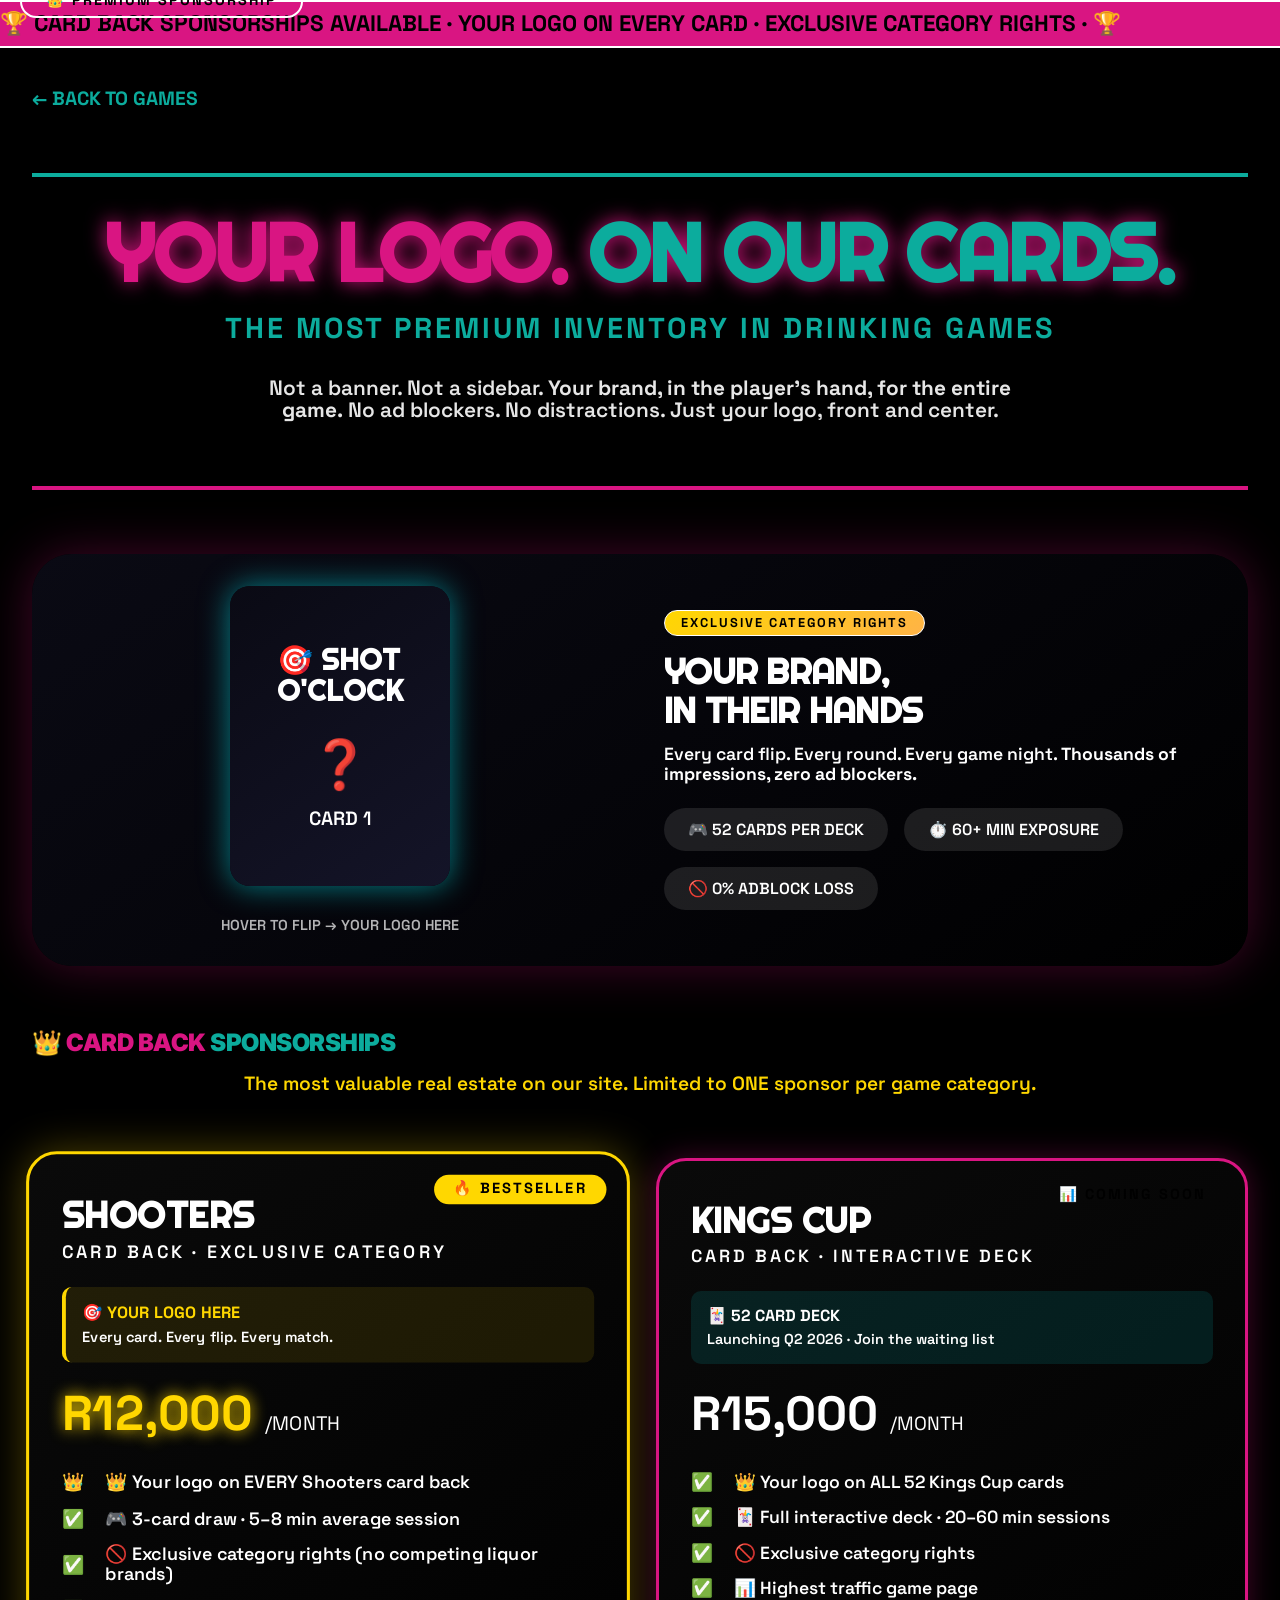
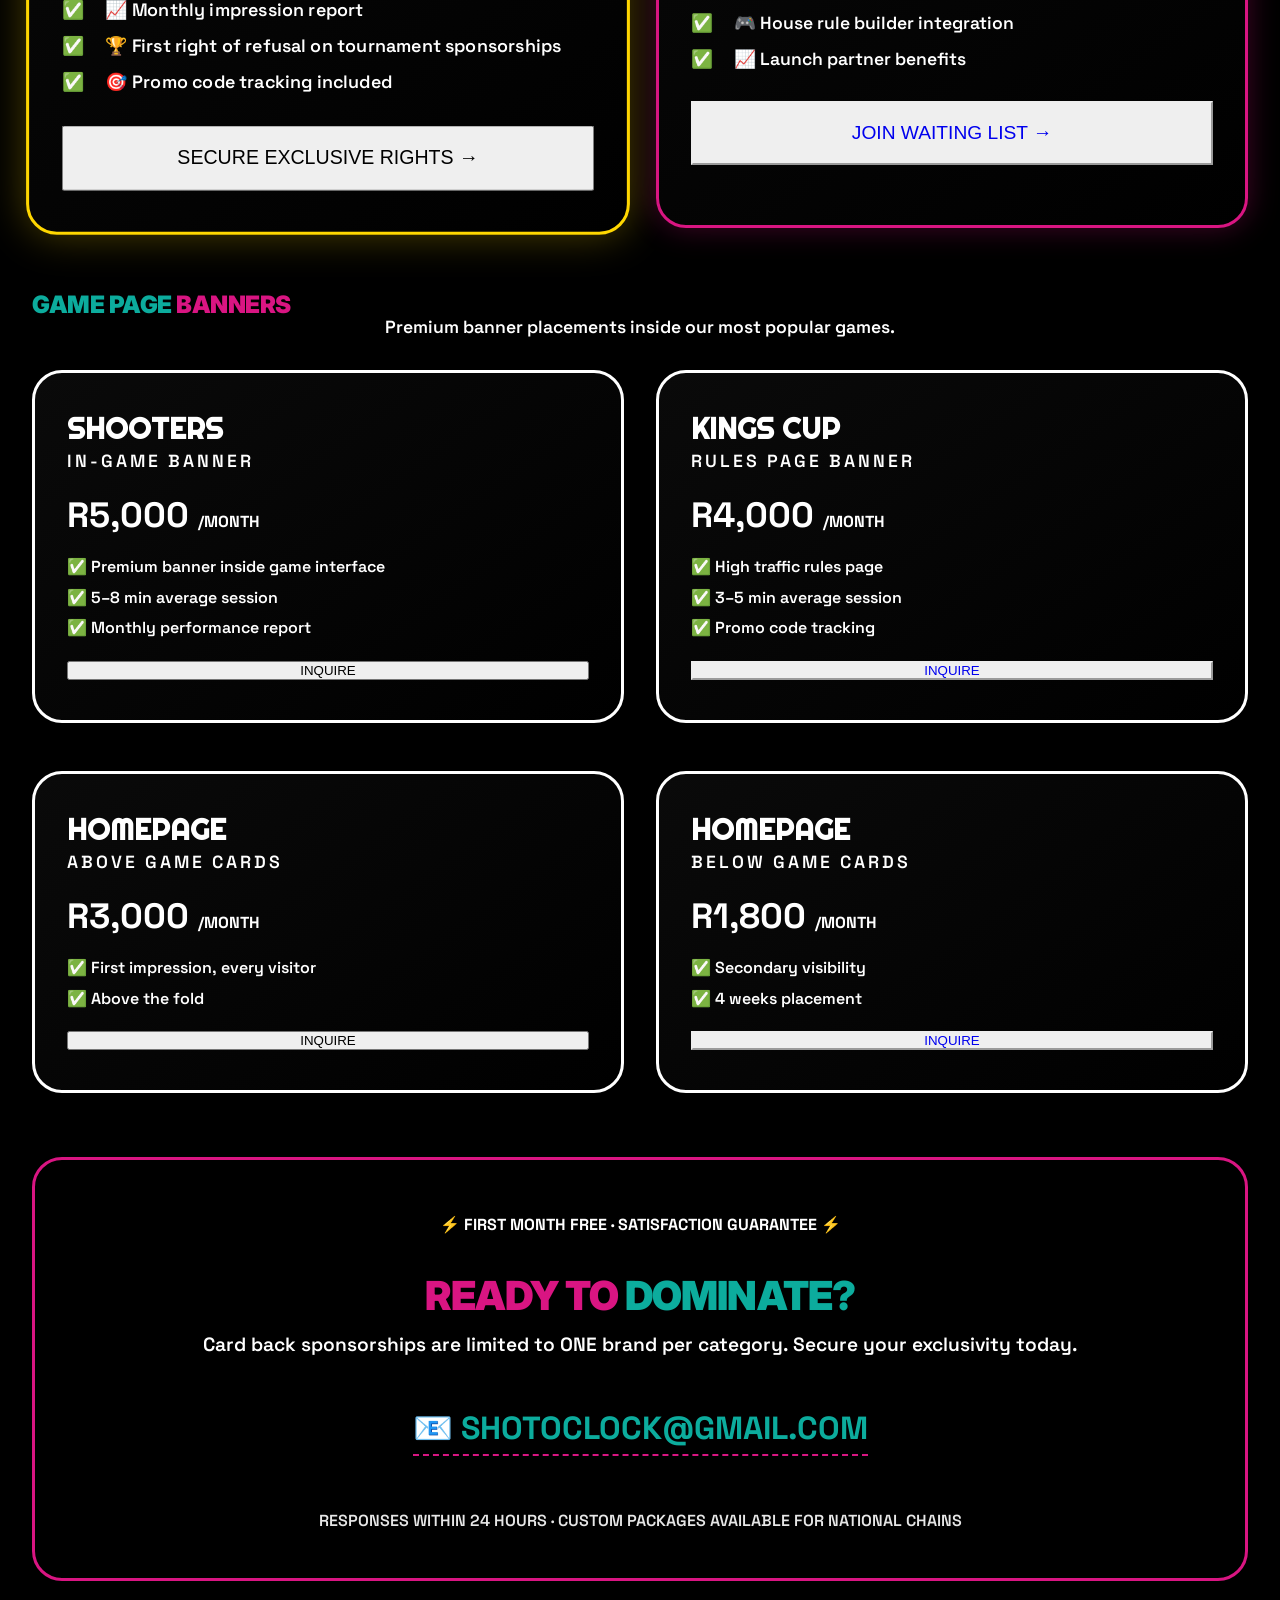
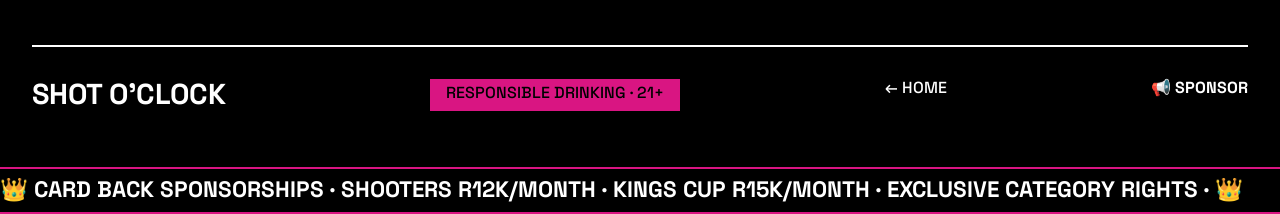
==== sponsor.html @ 94ce4282 "Adding sponsors page" ====
<!doctype html>
<html lang="en">
  <head>
    <meta charset="UTF-8" />
    <meta
      name="viewport"
      content="width=device-width, initial-scale=1.0, maximum-scale=1.0, user-scalable=yes"
    />
    <title>Sponsor SHOT CLOCK · Card Back Sponsorships</title>
    <!-- Google Fonts -->
    <link
      href="https://fonts.googleapis.com/css2?family=Inter:wght@700;800;900&family=Space+Grotesk:wght@500;600;700&family=Righteous&display=swap"
      rel="stylesheet"
    />
    <!-- Link to your existing styles.css -->
    <link rel="stylesheet" href="styles.css" />
    <style>
      /* ---------- SPONSOR PAGE SPECIFIC STYLES ---------- */
      .sponsor-hero {
        text-align: center;
        margin: 4rem 0 2rem;
        padding: 2rem;
        border-bottom: 4px solid var(--neon-pink, #d91582);
        border-top: 4px solid var(--neon-blue, #0cac9d);
      }

      .sponsor-hero h1 {
        font-family: "Righteous", "Inter", sans-serif;
        font-size: clamp(3rem, 10vw, 5rem);
        margin-bottom: 1rem;
        text-shadow: 0 0 20px var(--neon-pink, #d91582);
      }

      .sponsor-tagline {
        font-size: 1.8rem;
        color: var(--neon-blue, #0cac9d);
        font-weight: 700;
        text-transform: uppercase;
        letter-spacing: 3px;
      }

      .badge-premium {
        background: linear-gradient(145deg, #ffd700, #ffb347);
        color: black;
        padding: 0.3rem 1rem;
        border-radius: 50px;
        font-weight: 900;
        font-size: 0.8rem;
        letter-spacing: 2px;
        display: inline-block;
        border: 1px solid white;
      }

      /* ---------- CARD BACK SPONSORSHIP HIGHLIGHT ---------- */
      .card-back-showcase {
        display: grid;
        grid-template-columns: 1fr 1fr;
        gap: 3rem;
        margin: 4rem 0;
        padding: 2rem;
        background: linear-gradient(145deg, #0a0a14, #000);
        border: 3px solid var(--neon-pink);
        border-radius: 40px;
        box-shadow: 0 0 50px rgba(217, 21, 130, 0.3);
      }

      .card-mockup {
        display: flex;
        flex-direction: column;
        align-items: center;
        justify-content: center;
      }

      .card-sample {
        width: 220px;
        height: 300px;
        perspective: 2000px;
      }

      .card-sample-inner {
        position: relative;
        width: 100%;
        height: 100%;
        transition: transform 0.8s;
        transform-style: preserve-3d;
        box-shadow: 0 0 30px rgba(0, 247, 255, 0.5);
        border-radius: 20px;
      }

      .card-sample:hover .card-sample-inner {
        transform: rotateY(180deg);
      }

      .card-sample-front,
      .card-sample-back {
        position: absolute;
        width: 100%;
        height: 100%;
        backface-visibility: hidden;
        border-radius: 20px;
        display: flex;
        flex-direction: column;
        justify-content: center;
        align-items: center;
        padding: 20px;
        box-sizing: border-box;
      }

      .card-sample-front {
        background: linear-gradient(145deg, #0a0a14, #141428);
        border: 3px solid var(--neon-blue);
        color: white;
      }

      .card-sample-back {
        background: linear-gradient(145deg, #1a0a1a, #1a0a14);
        border: 3px solid var(--neon-pink);
        transform: rotateY(180deg);
        color: white;
      }

      .sample-logo {
        font-family: "Righteous", sans-serif;
        font-size: 1.8rem;
        margin-bottom: 1rem;
        color: white;
        text-shadow: 0 0 10px var(--neon-blue);
      }

      .sample-sponsor {
        font-family: "Righteous", sans-serif;
        font-size: 1.6rem;
        margin-bottom: 0.5rem;
        color: var(--neon-pink);
        text-shadow: 0 0 15px var(--neon-pink);
      }

      .card-back-tag {
        position: absolute;
        top: -15px;
        left: 20px;
        background: var(--neon-green);
        color: black;
        padding: 0.4rem 1.5rem;
        border-radius: 50px;
        font-weight: 900;
        font-size: 0.9rem;
        letter-spacing: 2px;
        z-index: 10;
        border: 2px solid white;
      }

      .inventory-grid {
        display: grid;
        grid-template-columns: repeat(2, 1fr);
        gap: 2rem;
        margin: 4rem 0;
      }

      .inventory-card {
        background: linear-gradient(145deg, #0a0a0a, #000);
        border: 3px solid;
        border-radius: 30px;
        padding: 2.5rem 2rem;
        position: relative;
        overflow: hidden;
        transition: all 0.3s ease;
      }

      .inventory-card:hover {
        transform: translateY(-10px);
        box-shadow: 0 0 40px rgba(217, 21, 130, 0.4);
      }

      .inventory-card.premium {
        border-color: var(--neon-pink, #d91582);
        box-shadow: 0 0 30px rgba(217, 21, 130, 0.3);
      }

      .inventory-card.featured {
        border-color: gold;
        box-shadow: 0 0 40px rgba(255, 215, 0, 0.3);
        transform: scale(1.02);
      }

      .inventory-badge {
        position: absolute;
        top: 20px;
        right: 20px;
        background: var(--neon-pink);
        color: black;
        padding: 0.4rem 1.2rem;
        border-radius: 50px;
        font-weight: 900;
        font-size: 0.9rem;
        letter-spacing: 2px;
      }

      .inventory-badge.gold {
        background: gold;
        color: black;
      }

      .inventory-title {
        font-size: 2.2rem;
        font-weight: 900;
        margin-bottom: 0.5rem;
        font-family: "Righteous", sans-serif;
      }

      .inventory-page {
        font-size: 1.1rem;
        color: var(--neon-blue);
        text-transform: uppercase;
        letter-spacing: 3px;
        margin-bottom: 1.5rem;
      }

      .inventory-price {
        font-size: 3rem;
        font-weight: 900;
        color: var(--neon-pink);
        text-shadow: 0 0 15px var(--neon-pink);
        margin: 1.5rem 0 0.5rem;
      }

      .inventory-price.gold {
        color: gold;
        text-shadow: 0 0 15px gold;
      }

      .inventory-price small {
        font-size: 1.2rem;
        color: white;
        text-shadow: none;
        font-weight: 400;
      }

      .inventory-features {
        list-style: none;
        padding: 0;
        margin: 2rem 0;
      }

      .inventory-features li {
        margin: 1rem 0;
        display: flex;
        align-items: center;
        gap: 0.8rem;
        font-size: 1.1rem;
        text-transform: none;
      }

      .inventory-features li::before {
        content: "✅";
        margin-right: 0.5rem;
      }

      .inventory-features li.premium::before {
        content: "👑";
      }

      .exclusive-badge {
        display: inline-block;
        background: rgba(255, 215, 0, 0.2);
        border: 1px solid gold;
        color: gold;
        padding: 0.2rem 1rem;
        border-radius: 50px;
        font-size: 0.8rem;
        font-weight: 800;
        margin-left: 0.5rem;
      }

      .contact-section {
        background: rgba(0, 0, 0, 0.3);
        border: 3px solid var(--neon-pink, #d91582);
        border-radius: 30px;
        padding: 3rem;
        margin: 4rem 0;
        text-align: center;
        backdrop-filter: blur(10px);
      }

      .contact-email {
        font-size: 2rem;
        font-weight: 800;
        color: var(--neon-blue, #0cac9d);
        text-decoration: none;
        border-bottom: 2px dashed var(--neon-pink, #d91582);
        padding-bottom: 0.5rem;
        margin: 1.5rem 0;
        display: inline-block;
      }

      @media (max-width: 900px) {
        .card-back-showcase,
        .inventory-grid {
          grid-template-columns: 1fr;
        }

        .card-sample {
          width: 180px;
          height: 250px;
        }

        .inventory-card.featured {
          transform: scale(1);
        }
      }
    </style>
  </head>
  <body>
    <!-- MARQUEE TOP -->
    <div class="marquee">
      <span
        >🏆 CARD BACK SPONSORSHIPS AVAILABLE · YOUR LOGO ON EVERY CARD ·
        EXCLUSIVE CATEGORY RIGHTS · 🏆</span
      >
    </div>

    <div class="container">
      <!-- NAVIGATION BACK TO HOME -->
      <div style="margin: 1rem 0">
        <a
          href="index.html"
          style="
            color: var(--neon-blue, #0cac9d);
            text-decoration: none;
            font-size: 1.2rem;
            font-weight: 700;
          "
          >← BACK TO GAMES</a
        >
      </div>

      <!-- HERO SECTION -->
      <div class="sponsor-hero">
        <h1>
          <span class="accent-pink">YOUR LOGO.</span>
          <span class="accent-teal">ON OUR CARDS.</span>
        </h1>
        <div class="sponsor-tagline">
          THE MOST PREMIUM INVENTORY IN DRINKING GAMES
        </div>
        <p
          style="
            font-size: 1.3rem;
            text-transform: none;
            max-width: 800px;
            margin: 2rem auto;
            color: rgba(255, 255, 255, 0.9);
          "
        >
          Not a banner. Not a sidebar.
          <strong
            >Your brand, in the player's hand, for the entire game.</strong
          >
          No ad blockers. No distractions. Just your logo, front and center.
        </p>
      </div>

      <!-- CARD BACK SHOWCASE - INTERACTIVE MOCKUP -->
      <div class="card-back-showcase">
        <div class="card-mockup">
          <span class="card-back-tag">👑 PREMIUM SPONSORSHIP</span>
          <div class="card-sample">
            <div class="card-sample-inner">
              <!-- FRONT: Your Brand -->
              <div class="card-sample-front">
                <div class="sample-logo">🎯 SHOT<br />O'CLOCK</div>
                <div style="font-size: 3rem; margin: 1rem 0">❓</div>
                <div style="font-size: 1.2rem; color: var(--neon-blue)">
                  CARD 1
                </div>
              </div>
              <!-- BACK: Sponsor Logo -->
              <div class="card-sample-back">
                <div style="font-size: 2.5rem; margin-bottom: 0.5rem">🍻</div>
                <div class="sample-sponsor">YOUR-LOGO</div>
                <div
                  style="
                    font-size: 1rem;
                    color: var(--neon-blue);
                    margin: 0.5rem 0;
                  "
                >
                  LIQUOR
                </div>
                <div
                  style="
                    font-size: 0.8rem;
                    margin-top: 1rem;
                    color: rgba(255, 255, 255, 0.7);
                  "
                >
                  Official Partner
                </div>
              </div>
            </div>
          </div>
          <p
            style="
              margin-top: 2rem;
              font-size: 0.9rem;
              color: rgba(255, 255, 255, 0.7);
            "
          >
            Hover to flip → Your logo here
          </p>
        </div>
        <div
          style="display: flex; flex-direction: column; justify-content: center"
        >
          <span
            class="badge-premium"
            style="margin-bottom: 1rem; width: fit-content"
            >EXCLUSIVE CATEGORY RIGHTS</span
          >
          <h3
            style="
              font-size: 2.2rem;
              margin-bottom: 1rem;
              font-family: &quot;Righteous&quot;;
            "
          >
            YOUR BRAND,<br />IN THEIR HANDS
          </h3>
          <p
            style="
              font-size: 1.1rem;
              text-transform: none;
              margin-bottom: 1.5rem;
            "
          >
            Every card flip. Every round. Every game night.
            <strong>Thousands of impressions, zero ad blockers.</strong>
          </p>
          <div style="display: flex; gap: 1rem; flex-wrap: wrap">
            <div
              style="
                background: rgba(255, 255, 255, 0.1);
                padding: 0.8rem 1.5rem;
                border-radius: 50px;
              "
            >
              🎮 52 cards per deck
            </div>
            <div
              style="
                background: rgba(255, 255, 255, 0.1);
                padding: 0.8rem 1.5rem;
                border-radius: 50px;
              "
            >
              ⏱️ 60+ min exposure
            </div>
            <div
              style="
                background: rgba(255, 255, 255, 0.1);
                padding: 0.8rem 1.5rem;
                border-radius: 50px;
              "
            >
              🚫 0% adblock loss
            </div>
          </div>
        </div>
      </div>

      <!-- CARD BACK SPONSORSHIP TIERS - PREMIUM INVENTORY -->
      <h2 class="section-title" style="margin-bottom: 1rem">
        <span class="accent-pink">👑 CARD BACK</span>
        <span class="accent-teal">SPONSORSHIPS</span>
      </h2>
      <p
        style="
          text-align: center;
          font-size: 1.2rem;
          text-transform: none;
          margin-bottom: 3rem;
          color: gold;
        "
      >
        The most valuable real estate on our site. Limited to ONE sponsor per
        game category.
      </p>

      <div class="inventory-grid">
        <!-- SHOOTERS - CARD BACK SPONSORSHIP -->
        <div class="inventory-card premium featured">
          <div class="inventory-badge gold">🔥 BESTSELLER</div>
          <div class="inventory-title">SHOOTERS</div>
          <div class="inventory-page">CARD BACK · EXCLUSIVE CATEGORY</div>

          <div
            style="
              background: rgba(255, 215, 0, 0.1);
              border-left: 4px solid gold;
              padding: 1rem;
              margin: 1.5rem 0;
              border-radius: 10px;
            "
          >
            <span style="color: gold; font-weight: 800">🎯 YOUR LOGO HERE</span>
            <p
              style="
                text-transform: none;
                margin-top: 0.5rem;
                font-size: 0.9rem;
              "
            >
              Every card. Every flip. Every match.
            </p>
          </div>

          <div class="inventory-price gold">R12,000 <small>/month</small></div>

          <ul class="inventory-features">
            <li class="premium">👑 Your logo on EVERY Shooters card back</li>
            <li>🎮 3-card draw · 5–8 min average session</li>
            <li>🚫 Exclusive category rights (no competing liquor brands)</li>
            <li>📈 Monthly impression report</li>
            <li>🏆 First right of refusal on tournament sponsorships</li>
            <li>🎯 Promo code tracking included</li>
          </ul>

          <a href="#contact" style="text-decoration: none">
            <button
              class="neon-btn pink"
              style="width: 100%; padding: 1.2rem; font-size: 1.2rem"
            >
              SECURE EXCLUSIVE RIGHTS →
            </button>
          </a>
        </div>

        <!-- KINGS CUP - CARD BACK SPONSORSHIP (COMING SOON) -->
        <div class="inventory-card premium">
          <div class="inventory-badge" style="background: var(--neon-blue)">
            📊 COMING SOON
          </div>
          <div class="inventory-title">KINGS CUP</div>
          <div class="inventory-page">CARD BACK · INTERACTIVE DECK</div>

          <div
            style="
              background: rgba(0, 247, 255, 0.1);
              border-left: 4px solid var(--neon-blue);
              padding: 1rem;
              margin: 1.5rem 0;
              border-radius: 10px;
            "
          >
            <span style="color: var(--neon-blue); font-weight: 800"
              >🃏 52 CARD DECK</span
            >
            <p
              style="
                text-transform: none;
                margin-top: 0.5rem;
                font-size: 0.9rem;
              "
            >
              Launching Q2 2026 · Join the waiting list
            </p>
          </div>

          <div
            class="inventory-price"
            style="
              color: var(--neon-blue);
              text-shadow: 0 0 15px var(--neon-blue);
            "
          >
            R15,000 <small>/month</small>
          </div>

          <ul class="inventory-features">
            <li>👑 Your logo on ALL 52 Kings Cup cards</li>
            <li>🃏 Full interactive deck · 20–60 min sessions</li>
            <li>🚫 Exclusive category rights</li>
            <li>📊 Highest traffic game page</li>
            <li>🎮 House rule builder integration</li>
            <li>📈 Launch partner benefits</li>
          </ul>

          <a href="#contact" style="text-decoration: none">
            <button
              class="neon-btn"
              style="
                width: 100%;
                padding: 1.2rem;
                font-size: 1.2rem;
                border-color: var(--neon-blue);
                color: var(--neon-blue);
              "
            >
              JOIN WAITING LIST →
            </button>
          </a>
        </div>
      </div>

      <!-- GAME PAGE BANNER INVENTORY -->
      <h2 class="section-title" style="margin-top: 2rem">
        <span class="accent-teal">GAME PAGE</span>
        <span class="accent-pink">BANNERS</span>
      </h2>
      <p
        style="
          text-align: center;
          font-size: 1.1rem;
          text-transform: none;
          margin-bottom: 2rem;
        "
      >
        Premium banner placements inside our most popular games.
      </p>

      <div
        style="
          display: grid;
          grid-template-columns: repeat(2, 1fr);
          gap: 2rem;
          margin-bottom: 3rem;
        "
      >
        <!-- SHOOTERS BANNER -->
        <div class="inventory-card" style="border-color: var(--neon-pink)">
          <div class="inventory-title" style="font-size: 1.8rem">SHOOTERS</div>
          <div class="inventory-page">IN-GAME BANNER</div>
          <div
            style="
              font-size: 2.2rem;
              font-weight: 900;
              color: var(--neon-pink);
              margin: 1rem 0;
            "
          >
            R5,000 <small style="font-size: 1rem">/month</small>
          </div>
          <ul
            style="
              list-style: none;
              padding: 0;
              margin: 1.5rem 0;
              text-transform: none;
            "
          >
            <li style="margin: 0.8rem 0">
              ✅ Premium banner inside game interface
            </li>
            <li style="margin: 0.8rem 0">✅ 5–8 min average session</li>
            <li style="margin: 0.8rem 0">✅ Monthly performance report</li>
          </ul>
          <a href="#contact" style="text-decoration: none">
            <button class="neon-btn pink" style="width: 100%">INQUIRE</button>
          </a>
        </div>

        <!-- KINGS CUP BANNER -->
        <div class="inventory-card" style="border-color: var(--neon-blue)">
          <div class="inventory-title" style="font-size: 1.8rem">KINGS CUP</div>
          <div class="inventory-page">RULES PAGE BANNER</div>
          <div
            style="
              font-size: 2.2rem;
              font-weight: 900;
              color: var(--neon-blue);
              margin: 1rem 0;
            "
          >
            R4,000 <small style="font-size: 1rem">/month</small>
          </div>
          <ul
            style="
              list-style: none;
              padding: 0;
              margin: 1.5rem 0;
              text-transform: none;
            "
          >
            <li style="margin: 0.8rem 0">✅ High traffic rules page</li>
            <li style="margin: 0.8rem 0">✅ 3–5 min average session</li>
            <li style="margin: 0.8rem 0">✅ Promo code tracking</li>
          </ul>
          <a href="#contact" style="text-decoration: none">
            <button
              class="neon-btn"
              style="
                width: 100%;
                border-color: var(--neon-blue);
                color: var(--neon-blue);
              "
            >
              INQUIRE
            </button>
          </a>
        </div>
      </div>

      <!-- HOMEPAGE BANNERS -->
      <div
        style="
          display: grid;
          grid-template-columns: repeat(2, 1fr);
          gap: 2rem;
          margin-bottom: 4rem;
        "
      >
        <div class="inventory-card" style="border-color: var(--neon-pink)">
          <div class="inventory-title" style="font-size: 1.8rem">HOMEPAGE</div>
          <div class="inventory-page">ABOVE GAME CARDS</div>
          <div
            style="
              font-size: 2.2rem;
              font-weight: 900;
              color: var(--neon-pink);
              margin: 1rem 0;
            "
          >
            R3,000 <small style="font-size: 1rem">/month</small>
          </div>
          <ul
            style="
              list-style: none;
              padding: 0;
              margin: 1.5rem 0;
              text-transform: none;
            "
          >
            <li style="margin: 0.8rem 0">✅ First impression, every visitor</li>
            <li style="margin: 0.8rem 0">✅ Above the fold</li>
          </ul>
          <a href="#contact" style="text-decoration: none">
            <button class="neon-btn pink" style="width: 100%">INQUIRE</button>
          </a>
        </div>

        <div class="inventory-card" style="border-color: var(--neon-blue)">
          <div class="inventory-title" style="font-size: 1.8rem">HOMEPAGE</div>
          <div class="inventory-page">BELOW GAME CARDS</div>
          <div
            style="
              font-size: 2.2rem;
              font-weight: 900;
              color: var(--neon-blue);
              margin: 1rem 0;
            "
          >
            R1,800 <small style="font-size: 1rem">/month</small>
          </div>
          <ul
            style="
              list-style: none;
              padding: 0;
              margin: 1.5rem 0;
              text-transform: none;
            "
          >
            <li style="margin: 0.8rem 0">✅ Secondary visibility</li>
            <li style="margin: 0.8rem 0">✅ 4 weeks placement</li>
          </ul>
          <a href="#contact" style="text-decoration: none">
            <button
              class="neon-btn"
              style="
                width: 100%;
                border-color: var(--neon-blue);
                color: var(--neon-blue);
              "
            >
              INQUIRE
            </button>
          </a>
        </div>
      </div>

      <!-- GUARANTEE + CONTACT -->
      <div id="contact" class="contact-section">
        <div
          style="
            display: inline-block;
            border: 2px solid var(--neon-green);
            border-radius: 50px;
            padding: 0.5rem 2rem;
            margin-bottom: 2rem;
          "
        >
          <span style="color: var(--neon-green); font-weight: 800"
            >⚡ FIRST MONTH FREE · SATISFACTION GUARANTEE ⚡</span
          >
        </div>

        <h2 style="font-size: 2.5rem; margin-bottom: 1rem">
          <span class="accent-pink">READY TO</span>
          <span class="accent-teal">DOMINATE?</span>
        </h2>
        <p style="font-size: 1.2rem; text-transform: none; margin-bottom: 2rem">
          Card back sponsorships are limited to ONE brand per category. Secure
          your exclusivity today.
        </p>

        <a href="mailto:shotoclock@gmail.com" class="contact-email">
          📧 shotoclock@gmail.com
        </a>

        <p style="margin-top: 2rem; font-size: 1rem; opacity: 0.9">
          Responses within 24 hours · Custom packages available for national
          chains
        </p>
      </div>

      <!-- FOOTER -->
      <div class="footer">
        <span class="footer-logo">SHOT O'CLOCK</span>
        <span class="footer-responsibility">RESPONSIBLE DRINKING · 21+</span>
        <a
          href="index.html"
          style="color: white; text-decoration: none; font-weight: 500"
          >← HOME</a
        >
        <a
          href="sponsor.html"
          style="
            color: var(--neon-pink);
            text-decoration: none;
            font-weight: 700;
          "
          >📢 SPONSOR</a
        >
      </div>
    </div>

    <!-- BOTTOM MARQUEE -->
    <div class="marquee marquee-bottom">
      <span
        >👑 CARD BACK SPONSORSHIPS · SHOOTERS R12K/MONTH · KINGS CUP R15K/MONTH
        · EXCLUSIVE CATEGORY RIGHTS · 👑</span
      >
    </div>
  </body>
</html>
---- styles.css ----
/* ---------- GLOBAL RESET & TOKENS ---------- */
* {
  margin: 0;
  padding: 0;
  box-sizing: border-box;
}

body {
  background-color: #000;
  color: #fff;
  font-family: "Space Grotesk", "Inter", sans-serif;
  font-weight: 600;
  line-height: 1.1;
  text-transform: uppercase;
}

h1,
h2,
h3,
.giant-text {
  font-family: "Inter", sans-serif;
  font-weight: 900;
  letter-spacing: -0.02em;
  text-transform: uppercase;
}

.container {
  max-width: 1440px;
  margin: 0 auto;
  padding: 1.5rem 2rem;
}

/* ---------- COLOR ACCENTS ---------- */
.accent-pink {
  color: #d91582;
}

.accent-teal {
  color: #0cac9d;
}

.bg-pink {
  background-color: #d91582;
  color: #000;
}

.bg-teal {
  background-color: #0cac9d;
  color: #000;
}

.highlight-teal {
  background: #0cac9d;
  color: #000;
  padding: 0 0.4rem;
}

/* ---------- MARQUEE / TICKER ---------- */
.marquee {
  background: #d91582;
  color: #000;
  padding: 0.6rem 0;
  overflow: hidden;
  white-space: nowrap;
  font-weight: 800;
  font-size: 1.4rem;
  border-top: 2px solid #fff;
  border-bottom: 2px solid #fff;
}

.marquee span {
  display: inline-block;
  padding-left: 0;
  animation: scroll 20s linear infinite;
}

.marquee-teal {
  background: #0cac9d;
  color: #000;
  margin: 2rem 0;
}

.marquee-white {
  background: #fff;
  color: #000;
  margin: 3rem 0 1rem;
}

.marquee-bottom {
  background: #000;
  color: #fff;
  border-color: #d91582;
  border-width: 2px 0;
}

.marquee-bottom span {
  color: #fff;
}

@keyframes scroll {
  0% {
    transform: translateX(0);
  }
  100% {
    transform: translateX(-50%);
  }
}

/* ---------- HERO SECTION ---------- */
.drag-area {
  margin: 1.5rem 0 2rem 0;
  border-bottom: 4px solid #fff;
  padding-bottom: 1rem;
}

.drag-text {
  font-family: "Righteous", "Inter", sans-serif;
  font-size: clamp(6rem, 25vw, 14rem);
  font-weight: 900;
  line-height: 0.85;
  color: #fff;
  margin-bottom: 0.5rem;
  word-break: break-word;
}

.sub-drag {
  font-size: 1.8rem;
  font-weight: 700;
  display: flex;
  justify-content: space-between;
  align-items: center;
  flex-wrap: wrap;
}

.age-badge {
  background: #d91582;
  padding: 0.5rem 1.2rem;
  color: #000;
}

/* ---------- TAGLINE SECTION ---------- */
.tagline-wrapper {
  display: flex;
  justify-content: space-between;
  align-items: flex-end;
  border-bottom: 2px solid #fff;
  padding-bottom: 1.5rem;
  margin-bottom: 1.5rem;
  flex-wrap: wrap;
}

.tagline {
  font-size: 2.8rem;
  max-width: 70%;
  font-weight: 800;
}

.party-arrow {
  font-size: 1.8rem;
  font-weight: 700;
}

.intro-text {
  font-size: 1.6rem;
  font-weight: 500;
  text-transform: none;
  margin-bottom: 3rem;
  max-width: 80%;
  line-height: 1.3;
}

/* ---------- BADGES ---------- */
.badge-container {
  display: flex;
  gap: 1rem;
  margin-bottom: 3rem;
  flex-wrap: wrap;
}

.badge {
  display: inline-block;
  background: #fff;
  color: #000;
  padding: 0.2rem 1rem;
  border-radius: 40px;
  font-weight: 700;
  font-size: 0.9rem;
  margin-right: 0.5rem;
  margin-bottom: 0.5rem;
}

.badge-pink {
  background: #d91582;
  color: #000;
}

.badge-teal {
  background: #0cac9d;
  color: #000;
}

/* ---------- GRID & CARDS ---------- */
.grid-2 {
  display: grid;
  grid-template-columns: 1fr 1fr;
  gap: 1.8rem;
  margin: 3rem 0;
}

.card {
  border: 3px solid #fff;
  padding: 1.8rem 1.5rem;
  background: #000;
  display: flex;
  flex-direction: column;
  height: 100%;
}

.card-link {
  text-decoration: none;
  color: inherit;
  display: block;
  transition: transform 0.2s ease;
}

.card-link:hover {
  transform: translateY(-5px);
}

.shooters-card {
  border-color: #0cac9d;
  background: linear-gradient(145deg, #0a0a0a, #000);
}

.card-title {
  font-size: 3rem;
  line-height: 0.9;
  margin-bottom: 1rem;
}

.card-meta {
  font-size: 1rem;
  opacity: 0.8;
  text-transform: uppercase;
  letter-spacing: 2px;
  margin-bottom: 1rem;
}

.card-description {
  font-size: 1.2rem;
  text-transform: none;
  margin-top: 1rem;
  margin-bottom: 1.5rem;
  flex-grow: 1;
}

.card-footer {
  display: flex;
  justify-content: space-between;
  align-items: center;
  margin-top: 1rem;
}

.view-link {
  font-weight: 800;
  font-size: 1.5rem;
  color: #d91582;
}

.play-now {
  font-weight: 800;
  font-size: 1.5rem;
  color: #0cac9d;
}

.house-badge {
  background: #d91582;
  color: #000;
  padding: 0.4rem 1rem;
  font-weight: 800;
}

.small-head {
  font-size: 1.2rem;
  color: #d91582;
  letter-spacing: 2px;
  margin-bottom: 0.5rem;
  display: block;
}

/* ---------- FOOTER ---------- */
.footer {
  display: flex;
  justify-content: space-between;
  padding: 2rem 0;
  border-top: 2px solid #fff;
  margin-top: 1rem;
  flex-wrap: wrap;
}

.footer-logo {
  font-weight: 800;
  font-size: 1.8rem;
}

.footer-responsibility {
  font-weight: 500;
  background: #d91582;
  color: #000;
  padding: 0.3rem 1rem;
}

.footer-copyright {
  font-weight: 500;
}

/* ---------- RESPONSIVE ---------- */
@media (max-width: 900px) {
  .grid-2 {
    grid-template-columns: 1fr;
  }

  .container {
    padding: 1rem;
  }

  .drag-text {
    font-size: clamp(4rem, 15vw, 8rem);
  }

  .tagline {
    font-size: 2rem;
    max-width: 100%;
  }

  .intro-text {
    font-size: 1.3rem;
    max-width: 100%;
  }

  .card-title {
    font-size: 2.5rem;
  }
}

@media (max-width: 480px) {
  .sub-drag {
    flex-direction: column;
    align-items: flex-start;
    gap: 1rem;
  }

  .card-footer {
    flex-direction: column;
    align-items: flex-start;
    gap: 1rem;
  }

  .footer {
    flex-direction: column;
    gap: 1rem;
    align-items: center;
    text-align: center;
  }
}
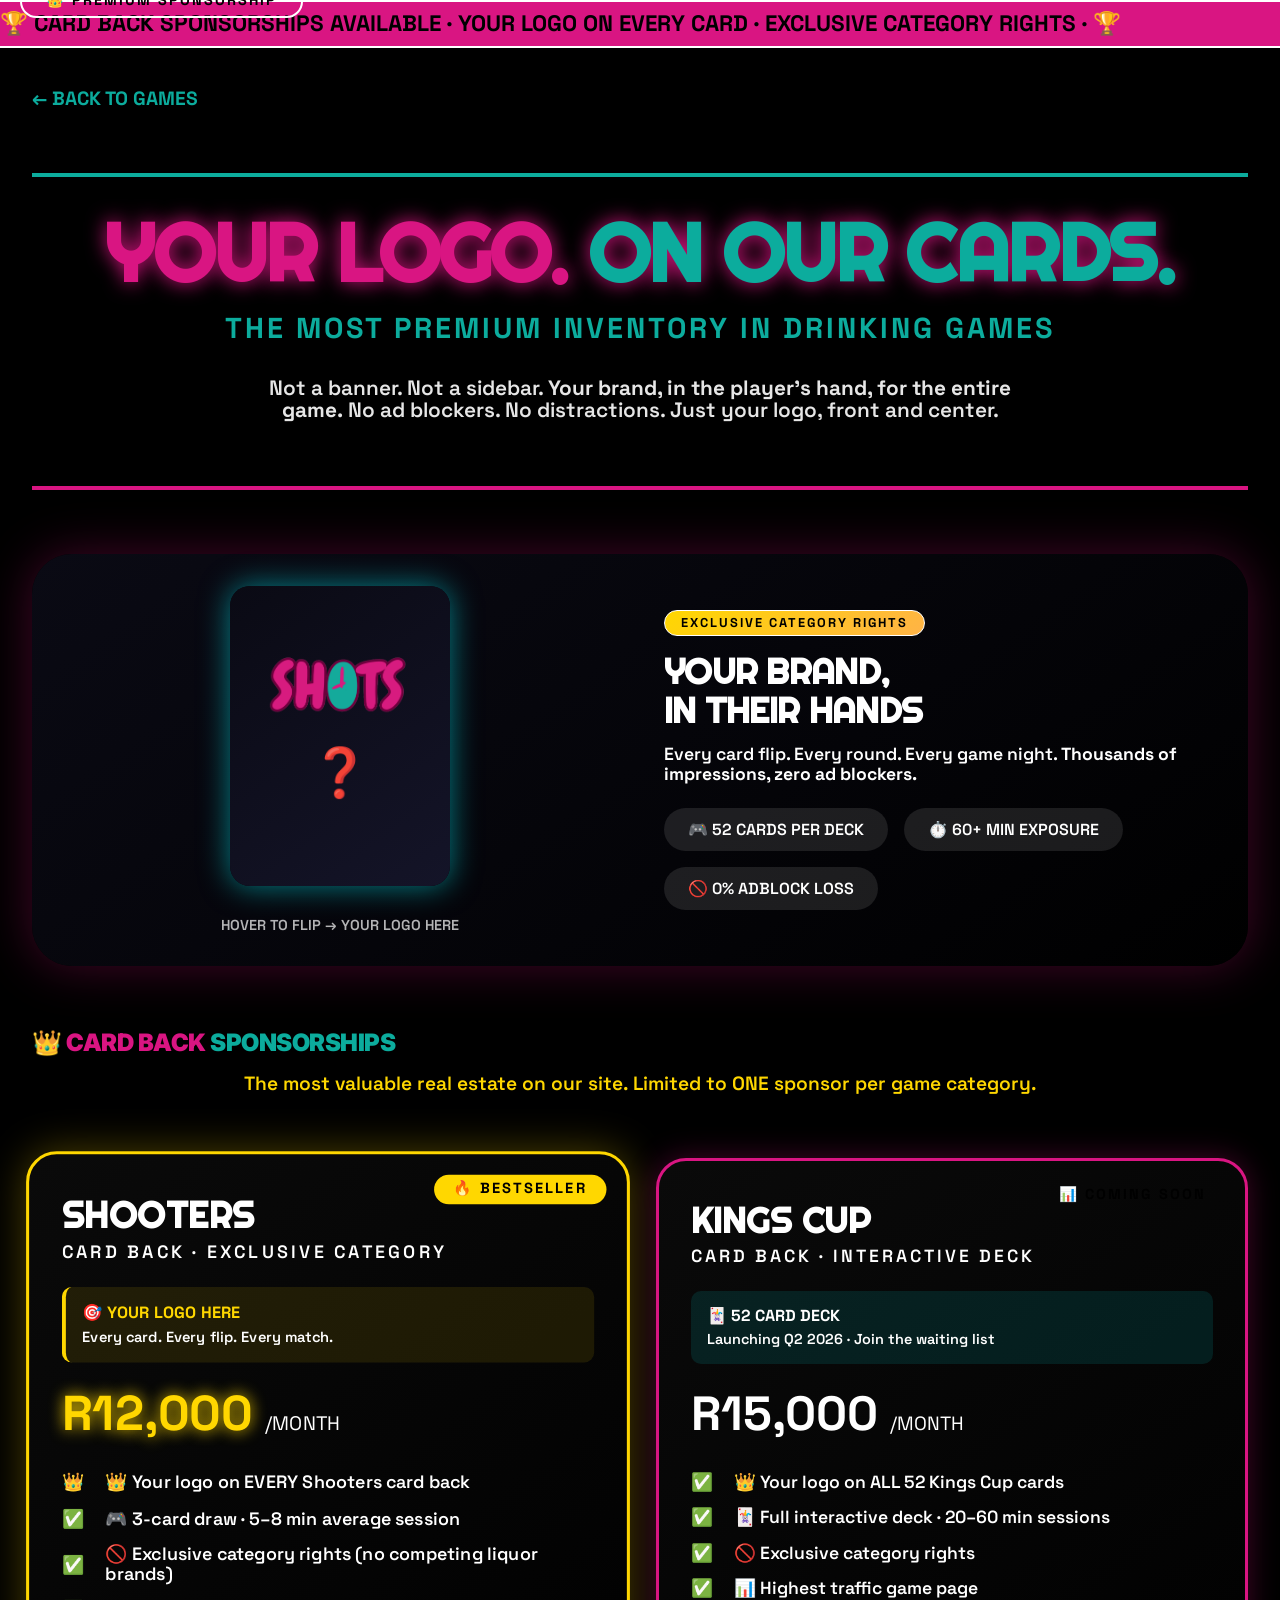
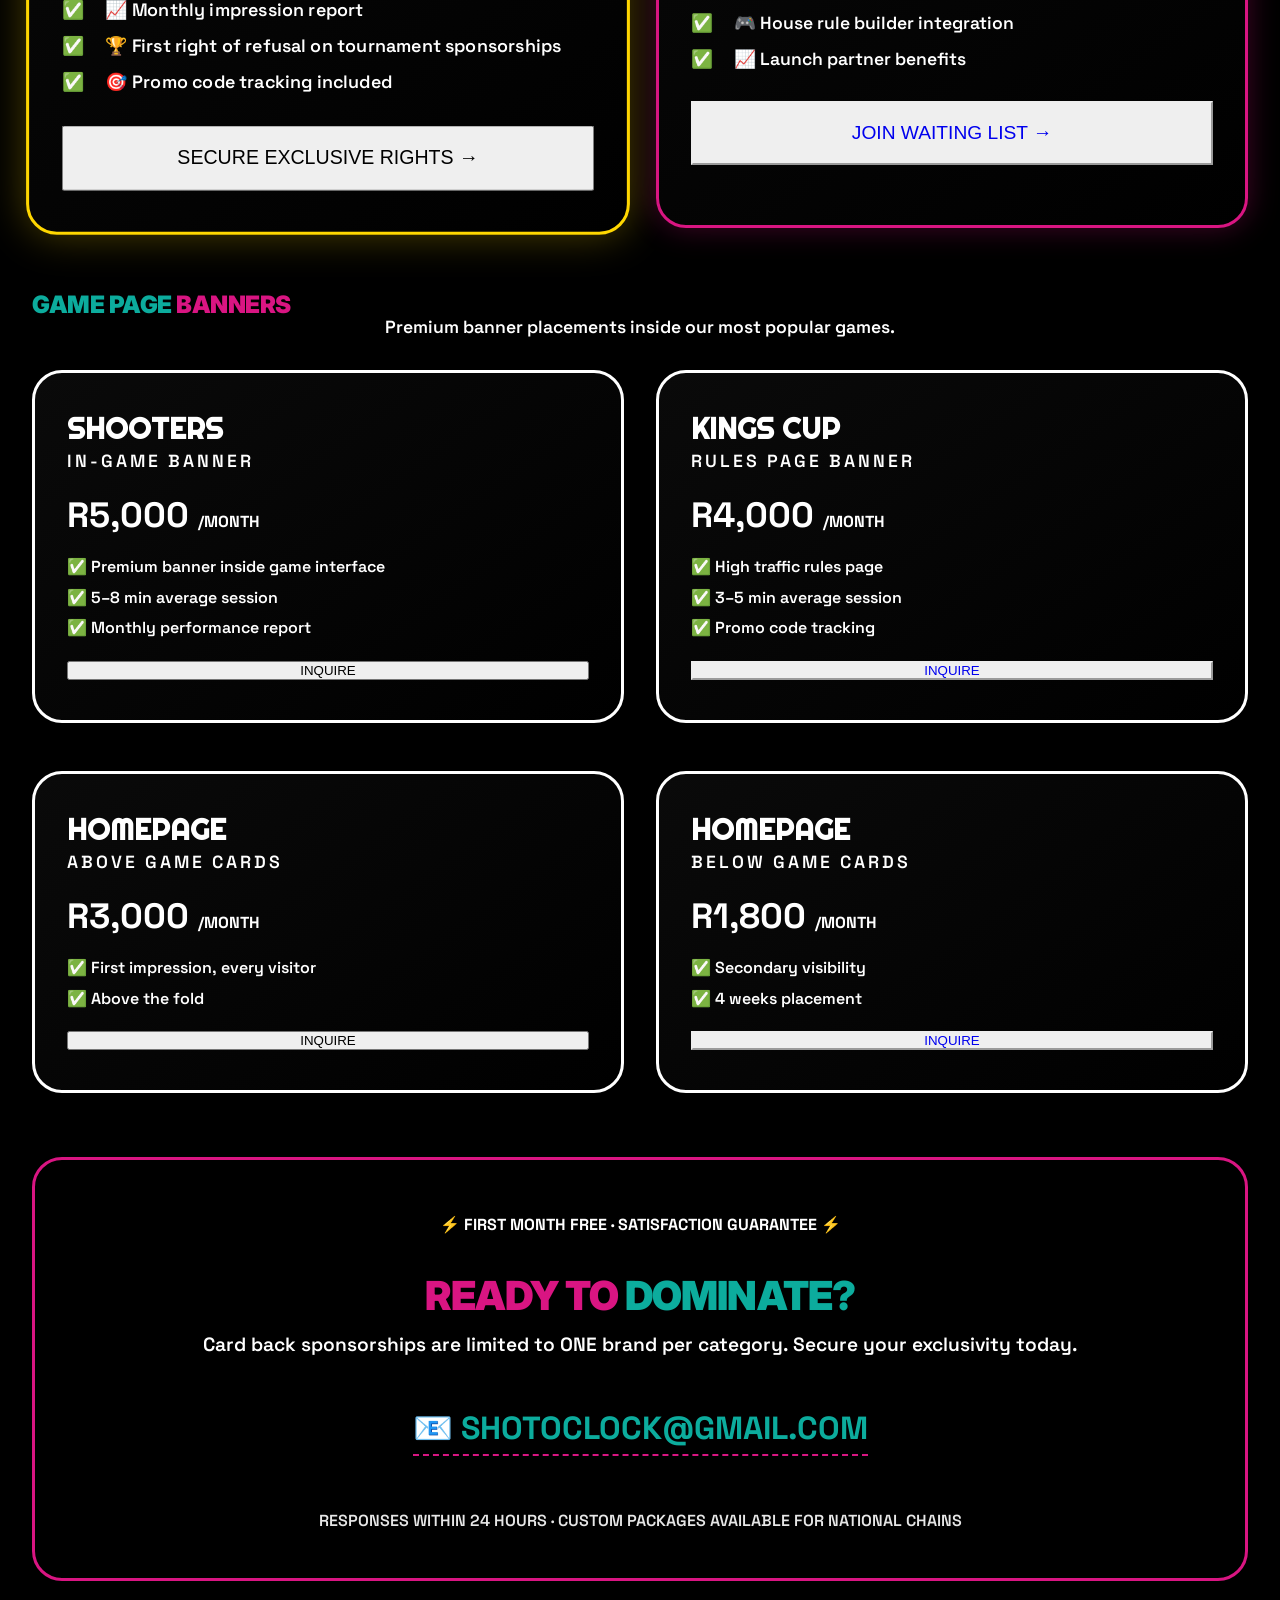
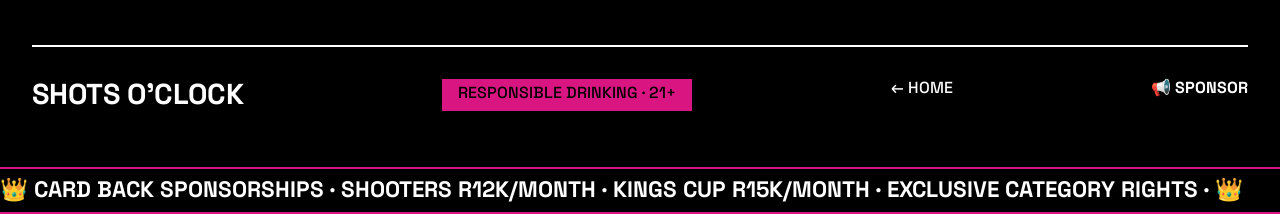
==== commit 68379d3c: "Adjusted site name to shotsoclock" ====
--- a/sponsor.html
+++ b/sponsor.html
@@ -6,7 +6,7 @@
       name="viewport"
       content="width=device-width, initial-scale=1.0, maximum-scale=1.0, user-scalable=yes"
     />
-    <title>Sponsor SHOT CLOCK · Card Back Sponsorships</title>
+    <title>Sponsor SHOT O'CLOCK · Card Back Sponsorships</title>
     <!-- Google Fonts -->
     <link
       href="https://fonts.googleapis.com/css2?family=Inter:wght@700;800;900&family=Space+Grotesk:wght@500;600;700&family=Righteous&display=swap"
@@ -309,6 +309,21 @@
         }
       }
     </style>
+    <!-- Google tag (gtag.js) -->
+    <script
+      async
+      src="https://www.googletagmanager.com/gtag/js?id=G-31WJRYHQBF"
+    ></script>
+    <script>
+      window.dataLayer = window.dataLayer || [];
+      function gtag() {
+        dataLayer.push(arguments);
+      }
+      gtag("js", new Date());
+
+      gtag("config", "G-31WJRYHQBF");
+    </script>
+    <link rel="manifest" href="/manifest.json" />
   </head>
   <body>
     <!-- MARQUEE TOP -->
@@ -368,11 +383,14 @@
             <div class="card-sample-inner">
               <!-- FRONT: Your Brand -->
               <div class="card-sample-front">
-                <div class="sample-logo">🎯 SHOT<br />O'CLOCK</div>
+                <img
+                  src="/icons/shots-icon-512.png"
+                  alt="Shots O'Clock"
+                  style="width: 80%; max-width: 150px; margin-bottom: 1rem"
+                />
+
                 <div style="font-size: 3rem; margin: 1rem 0">❓</div>
-                <div style="font-size: 1.2rem; color: var(--neon-blue)">
-                  CARD 1
-                </div>
+                <div style="font-size: 1.2rem; color: var(--neon-blue)"></div>
               </div>
               <!-- BACK: Sponsor Logo -->
               <div class="card-sample-back">
@@ -814,7 +832,7 @@
 
       <!-- FOOTER -->
       <div class="footer">
-        <span class="footer-logo">SHOT O'CLOCK</span>
+        <span class="footer-logo">SHOTS O'CLOCK</span>
         <span class="footer-responsibility">RESPONSIBLE DRINKING · 21+</span>
         <a
           href="index.html"
@@ -840,5 +858,19 @@
         · EXCLUSIVE CATEGORY RIGHTS · 👑</span
       >
     </div>
+    <script>
+      if ("serviceWorker" in navigator) {
+        window.addEventListener("load", () => {
+          navigator.serviceWorker
+            .register("/sw.js")
+            .then((registration) => {
+              console.log("ServiceWorker registered: ", registration);
+            })
+            .catch((error) => {
+              console.log("ServiceWorker registration failed: ", error);
+            });
+        });
+      }
+    </script>
   </body>
 </html>
